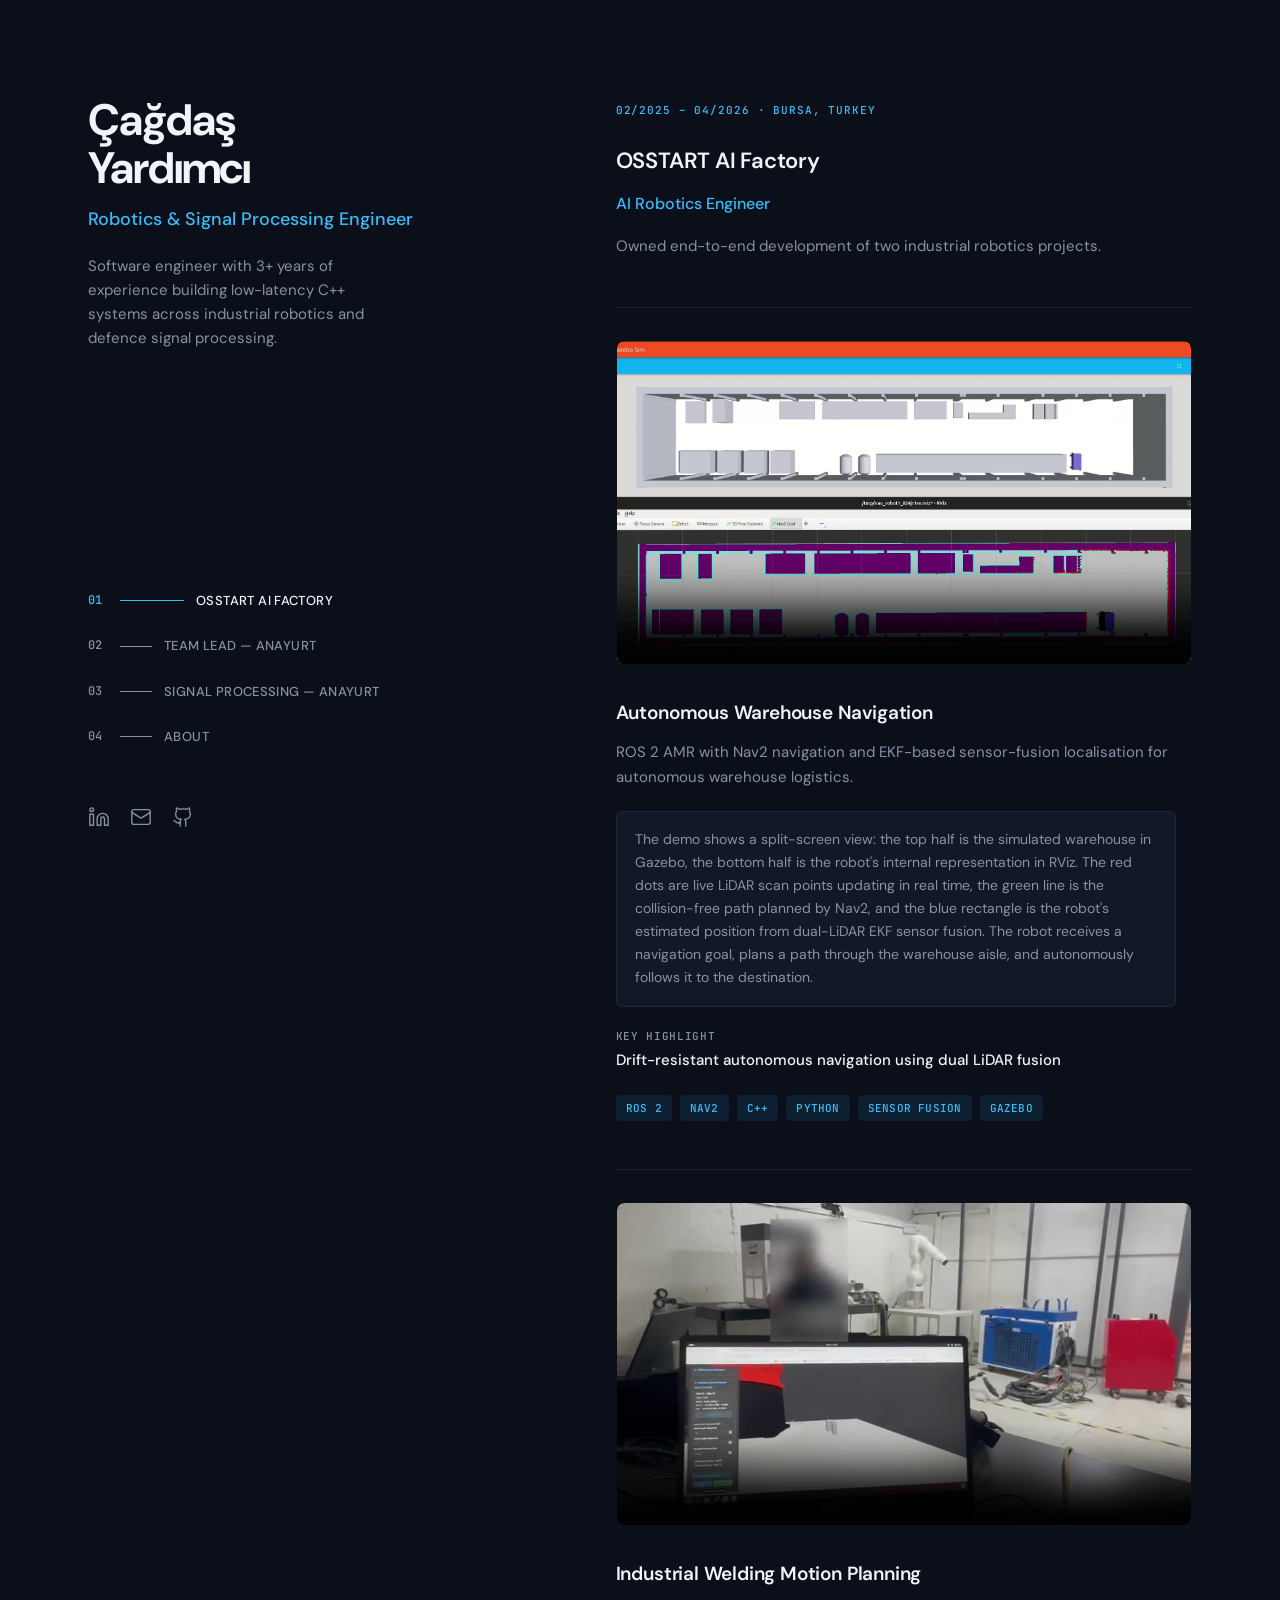
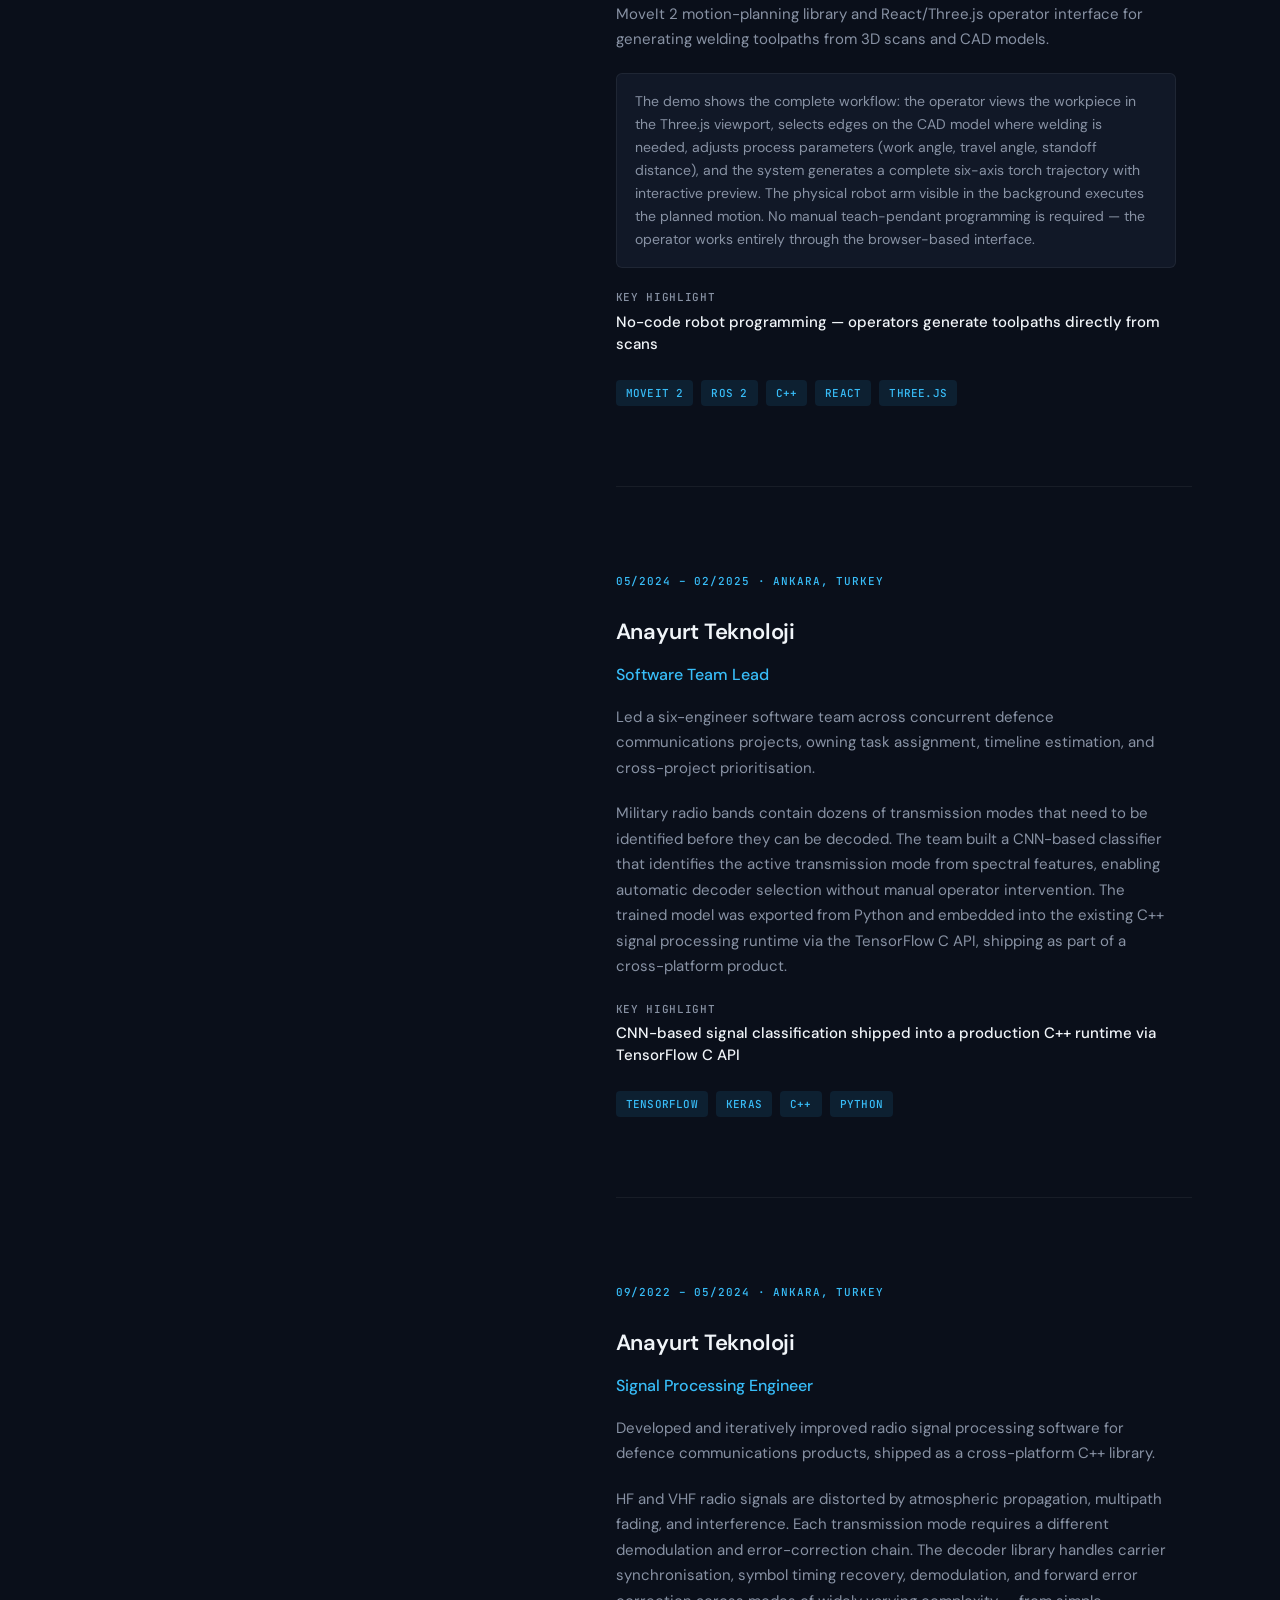
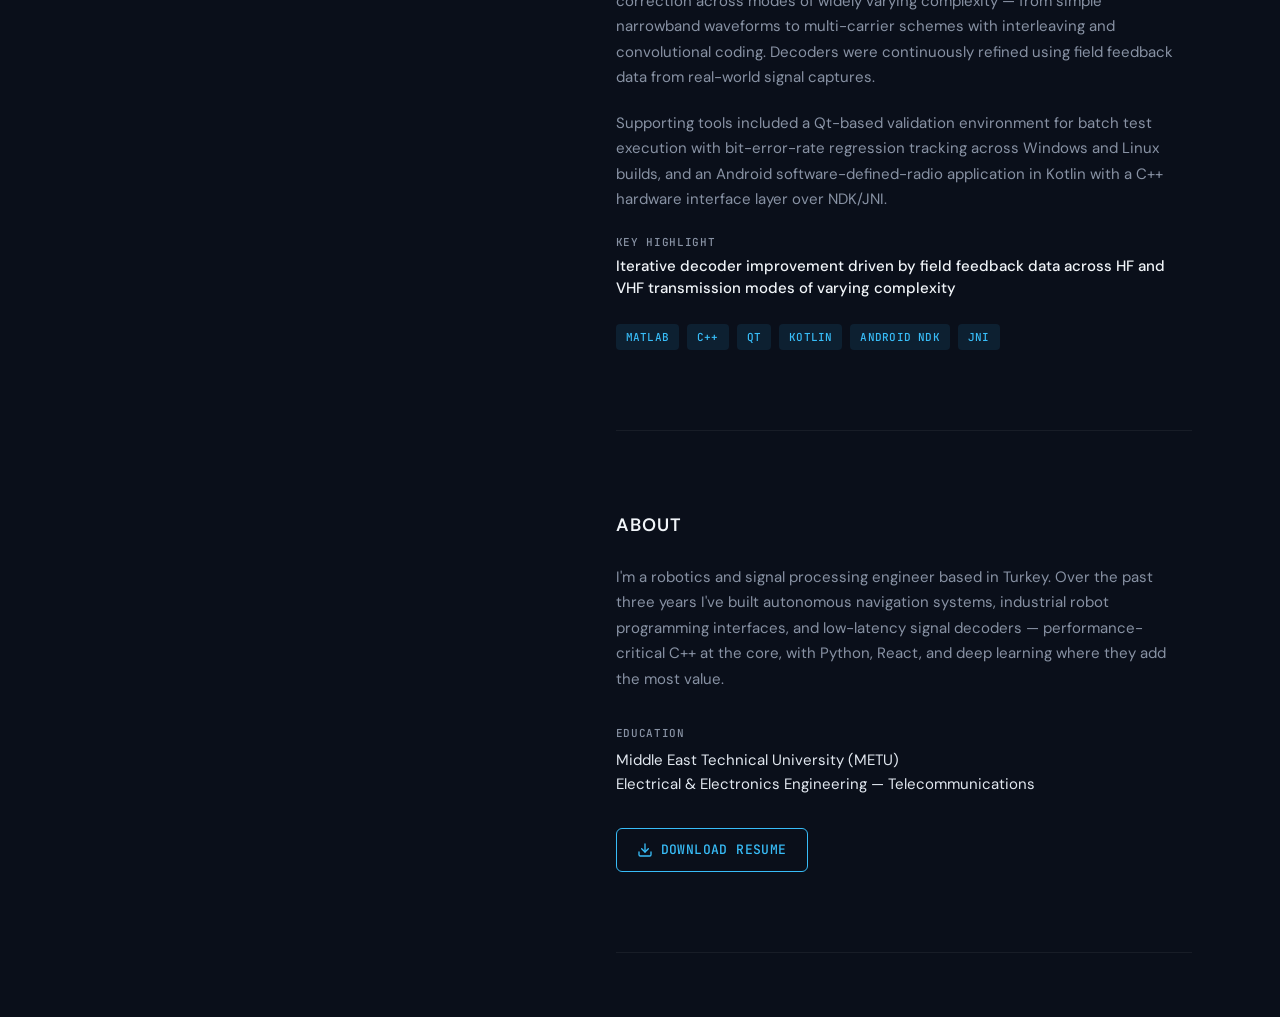
==== index.html @ fbdf13dd "Initial portfolio site — robotics & signal processing engineer" ====
<!DOCTYPE html>
<html lang="en">
<head>
  <meta charset="UTF-8">
  <meta name="viewport" content="width=device-width, initial-scale=1.0">
  <title>Çağdaş Yardımcı — Robotics &amp; Signal Processing Engineer</title>
  <meta name="description" content="Software engineer with 3+ years of experience building low-latency C++ systems across industrial robotics and defence signal processing.">
  <meta name="author" content="Çağdaş Yardımcı">

  <meta property="og:title" content="Çağdaş Yardımcı — Robotics & Signal Processing Engineer">
  <meta property="og:description" content="Portfolio showcasing autonomous warehouse navigation, industrial welding motion planning, and defence signal processing work.">
  <meta property="og:type" content="website">

  <link rel="preconnect" href="https://fonts.googleapis.com">
  <link rel="preconnect" href="https://fonts.gstatic.com" crossorigin>
  <link href="https://fonts.googleapis.com/css2?family=DM+Sans:ital,opsz,wght@0,9..40,400;0,9..40,500;0,9..40,600;0,9..40,700;1,9..40,400&family=JetBrains+Mono:wght@400;500&display=swap" rel="stylesheet">

  <link rel="stylesheet" href="css/style.css">
</head>
<body>

  <a href="#content" class="skip-link">Skip to content</a>

  <div class="layout">

    <!-- ========== LEFT COLUMN: STICKY IDENTITY ========== -->
    <header class="sidebar" role="banner">
      <div class="sidebar__inner">
        <div class="sidebar__identity">
          <h1 class="sidebar__name">Çağdaş<br>Yardımcı</h1>
          <p class="sidebar__title">Robotics &amp; Signal Processing Engineer</p>
          <p class="sidebar__summary">Software engineer with 3+ years of experience building low-latency C++ systems across industrial robotics and defence signal processing.</p>
        </div>

        <nav class="sidebar__nav" aria-label="Primary navigation">
          <ul>
            <li><a href="#osstart" class="nav-link" data-section="osstart"><span class="nav-link__number">01</span><span class="nav-link__line"></span><span class="nav-link__label">OSSTART AI Factory</span></a></li>
            <li><a href="#teamlead" class="nav-link" data-section="teamlead"><span class="nav-link__number">02</span><span class="nav-link__line"></span><span class="nav-link__label">Team Lead — Anayurt</span></a></li>
            <li><a href="#signals" class="nav-link" data-section="signals"><span class="nav-link__number">03</span><span class="nav-link__line"></span><span class="nav-link__label">Signal Processing — Anayurt</span></a></li>
            <li><a href="#about" class="nav-link" data-section="about"><span class="nav-link__number">04</span><span class="nav-link__line"></span><span class="nav-link__label">About</span></a></li>
          </ul>
        </nav>

        <div class="sidebar__social">
          <a href="https://linkedin.com/in/cagdasyardimci" target="_blank" rel="noopener noreferrer" aria-label="LinkedIn profile">
            <svg xmlns="http://www.w3.org/2000/svg" width="22" height="22" viewBox="0 0 24 24" fill="none" stroke="currentColor" stroke-width="1.5" stroke-linecap="round" stroke-linejoin="round"><path d="M16 8a6 6 0 0 1 6 6v7h-4v-7a2 2 0 0 0-2-2 2 2 0 0 0-2 2v7h-4v-7a6 6 0 0 1 6-6z"/><rect x="2" y="9" width="4" height="12"/><circle cx="4" cy="4" r="2"/></svg>
          </a>
          <a href="mailto:cagdasyard@gmail.com" aria-label="Send email">
            <svg xmlns="http://www.w3.org/2000/svg" width="22" height="22" viewBox="0 0 24 24" fill="none" stroke="currentColor" stroke-width="1.5" stroke-linecap="round" stroke-linejoin="round"><rect x="2" y="4" width="20" height="16" rx="2"/><path d="m22 7-8.97 5.7a1.94 1.94 0 0 1-2.06 0L2 7"/></svg>
          </a>
          <a href="https://github.com/cagdasyardimci" target="_blank" rel="noopener noreferrer" aria-label="GitHub profile">
            <svg xmlns="http://www.w3.org/2000/svg" width="22" height="22" viewBox="0 0 24 24" fill="none" stroke="currentColor" stroke-width="1.5" stroke-linecap="round" stroke-linejoin="round"><path d="M15 22v-4a4.8 4.8 0 0 0-1-3.5c3 0 6-2 6-5.5.08-1.25-.27-2.48-1-3.5.28-1.15.28-2.35 0-3.5 0 0-1 0-3 1.5-2.64-.5-5.36-.5-8 0C6 2 5 2 5 2c-.3 1.15-.3 2.35 0 3.5A5.403 5.403 0 0 0 4 9c0 3.5 3 5.5 6 5.5-.39.49-.68 1.05-.85 1.65-.17.6-.22 1.23-.15 1.85v4"/><path d="M9 18c-4.51 2-5-2-7-2"/></svg>
          </a>
        </div>
      </div>
    </header>

    <!-- ========== RIGHT COLUMN: SCROLLABLE CONTENT ========== -->
    <main id="content" class="content">

      <!-- Mobile Header -->
      <div class="mobile-header">
        <h1 class="mobile-header__name">Çağdaş Yardımcı</h1>
        <p class="mobile-header__title">Robotics &amp; Signal Processing Engineer</p>
        <p class="mobile-header__summary">Software engineer with 3+ years of experience building low-latency C++ systems across industrial robotics and defence signal processing.</p>
        <div class="mobile-header__social">
          <a href="https://linkedin.com/in/cagdasyardimci" target="_blank" rel="noopener noreferrer" aria-label="LinkedIn">
            <svg xmlns="http://www.w3.org/2000/svg" width="20" height="20" viewBox="0 0 24 24" fill="none" stroke="currentColor" stroke-width="1.5" stroke-linecap="round" stroke-linejoin="round"><path d="M16 8a6 6 0 0 1 6 6v7h-4v-7a2 2 0 0 0-2-2 2 2 0 0 0-2 2v7h-4v-7a6 6 0 0 1 6-6z"/><rect x="2" y="9" width="4" height="12"/><circle cx="4" cy="4" r="2"/></svg>
          </a>
          <a href="mailto:cagdasyard@gmail.com" aria-label="Email">
            <svg xmlns="http://www.w3.org/2000/svg" width="20" height="20" viewBox="0 0 24 24" fill="none" stroke="currentColor" stroke-width="1.5" stroke-linecap="round" stroke-linejoin="round"><rect x="2" y="4" width="20" height="16" rx="2"/><path d="m22 7-8.97 5.7a1.94 1.94 0 0 1-2.06 0L2 7"/></svg>
          </a>
          <a href="https://github.com/cagdasyardimci" target="_blank" rel="noopener noreferrer" aria-label="GitHub">
            <svg xmlns="http://www.w3.org/2000/svg" width="20" height="20" viewBox="0 0 24 24" fill="none" stroke="currentColor" stroke-width="1.5" stroke-linecap="round" stroke-linejoin="round"><path d="M15 22v-4a4.8 4.8 0 0 0-1-3.5c3 0 6-2 6-5.5.08-1.25-.27-2.48-1-3.5.28-1.15.28-2.35 0-3.5 0 0-1 0-3 1.5-2.64-.5-5.36-.5-8 0C6 2 5 2 5 2c-.3 1.15-.3 2.35 0 3.5A5.403 5.403 0 0 0 4 9c0 3.5 3 5.5 6 5.5-.39.49-.68 1.05-.85 1.65-.17.6-.22 1.23-.15 1.85v4"/><path d="M9 18c-4.51 2-5-2-7-2"/></svg>
          </a>
        </div>
      </div>

      <!-- ===== ROLE 1: OSSTART AI Factory ===== -->
      <section id="osstart" class="project" aria-label="OSSTART AI Factory experience">
        <span class="project__label">02/2025 – 04/2026 · Bursa, Turkey</span>

        <div class="project__body reveal">
          <h2 class="project__title">OSSTART AI Factory</h2>
          <p class="project__role">AI Robotics Engineer</p>
          <p class="project__desc">Owned end-to-end development of two industrial robotics projects.</p>
        </div>

        <!-- Subsection A: Autonomous Warehouse Navigation -->
        <div class="project__sub">
          <div class="project__video reveal">
            <div class="video-wrapper">
              <video controls preload="none" poster="assets/videos/agv-poster.jpg" aria-label="Demo: AGV navigating autonomously in Gazebo simulation">
                <source src="assets/videos/agv-navigation.mp4" type="video/mp4">
                Your browser does not support the video element.
              </video>
            </div>
          </div>
          <div class="project__body reveal">
            <h3 class="project__subtitle">Autonomous Warehouse Navigation</h3>
            <p class="project__desc">ROS 2 AMR with Nav2 navigation and EKF-based sensor-fusion localisation for autonomous warehouse logistics.</p>
            <p class="project__caption">The demo shows a split-screen view: the top half is the simulated warehouse in Gazebo, the bottom half is the robot's internal representation in RViz. The red dots are live LiDAR scan points updating in real time, the green line is the collision-free path planned by Nav2, and the blue rectangle is the robot's estimated position from dual-LiDAR EKF sensor fusion. The robot receives a navigation goal, plans a path through the warehouse aisle, and autonomously follows it to the destination.</p>
            <div class="project__highlight">
              <span class="project__highlight-label">Key Highlight</span>
              <p>Drift-resistant autonomous navigation using dual LiDAR fusion</p>
            </div>
            <div class="tags">
              <span class="tag">ROS 2</span>
              <span class="tag">Nav2</span>
              <span class="tag">C++</span>
              <span class="tag">Python</span>
              <span class="tag">Sensor Fusion</span>
              <span class="tag">Gazebo</span>
            </div>
          </div>
        </div>

        <!-- Subsection B: Industrial Welding Motion Planning -->
        <div class="project__sub">
          <div class="project__video reveal">
            <div class="video-wrapper">
              <video controls preload="none" poster="assets/videos/welding-poster.jpg" aria-label="Demo: welding trajectory planning UI with point-cloud streaming and CAD edge selection">
                <source src="assets/videos/welding-ui.mp4" type="video/mp4">
                Your browser does not support the video element.
              </video>
            </div>
          </div>
          <div class="project__body reveal">
            <h3 class="project__subtitle">Industrial Welding Motion Planning</h3>
            <p class="project__desc">MoveIt 2 motion-planning library and React/Three.js operator interface for generating welding toolpaths from 3D scans and CAD models.</p>
            <p class="project__caption">The demo shows the complete workflow: the operator views the workpiece in the Three.js viewport, selects edges on the CAD model where welding is needed, adjusts process parameters (work angle, travel angle, standoff distance), and the system generates a complete six-axis torch trajectory with interactive preview. The physical robot arm visible in the background executes the planned motion. No manual teach-pendant programming is required — the operator works entirely through the browser-based interface.</p>
            <div class="project__highlight">
              <span class="project__highlight-label">Key Highlight</span>
              <p>No-code robot programming — operators generate toolpaths directly from scans</p>
            </div>
            <div class="tags">
              <span class="tag">MoveIt 2</span>
              <span class="tag">ROS 2</span>
              <span class="tag">C++</span>
              <span class="tag">React</span>
              <span class="tag">Three.js</span>
            </div>
          </div>
        </div>
      </section>

      <!-- ===== ROLE 2: Team Lead — Anayurt Teknoloji ===== -->
      <section id="teamlead" class="project" aria-label="Software Team Lead at Anayurt Teknoloji">
        <span class="project__label">05/2024 – 02/2025 · Ankara, Turkey</span>

        <div class="project__body reveal">
          <h2 class="project__title">Anayurt Teknoloji</h2>
          <p class="project__role">Software Team Lead</p>
          <p class="project__desc">Led a six-engineer software team across concurrent defence communications projects, owning task assignment, timeline estimation, and cross-project prioritisation.</p>
          <p class="project__desc">Military radio bands contain dozens of transmission modes that need to be identified before they can be decoded. The team built a CNN-based classifier that identifies the active transmission mode from spectral features, enabling automatic decoder selection without manual operator intervention. The trained model was exported from Python and embedded into the existing C++ signal processing runtime via the TensorFlow C API, shipping as part of a cross-platform product.</p>
          <div class="project__highlight">
            <span class="project__highlight-label">Key Highlight</span>
            <p>CNN-based signal classification shipped into a production C++ runtime via TensorFlow C API</p>
          </div>
          <div class="tags">
            <span class="tag">TensorFlow</span>
            <span class="tag">Keras</span>
            <span class="tag">C++</span>
            <span class="tag">Python</span>
          </div>
        </div>
      </section>

      <!-- ===== ROLE 3: Signal Processing — Anayurt Teknoloji ===== -->
      <section id="signals" class="project" aria-label="Signal Processing Engineer at Anayurt Teknoloji">
        <span class="project__label">09/2022 – 05/2024 · Ankara, Turkey</span>

        <div class="project__body reveal">
          <h2 class="project__title">Anayurt Teknoloji</h2>
          <p class="project__role">Signal Processing Engineer</p>
          <p class="project__desc">Developed and iteratively improved radio signal processing software for defence communications products, shipped as a cross-platform C++ library.</p>
          <p class="project__desc">HF and VHF radio signals are distorted by atmospheric propagation, multipath fading, and interference. Each transmission mode requires a different demodulation and error-correction chain. The decoder library handles carrier synchronisation, symbol timing recovery, demodulation, and forward error correction across modes of widely varying complexity — from simple narrowband waveforms to multi-carrier schemes with interleaving and convolutional coding. Decoders were continuously refined using field feedback data from real-world signal captures.</p>
          <p class="project__desc">Supporting tools included a Qt-based validation environment for batch test execution with bit-error-rate regression tracking across Windows and Linux builds, and an Android software-defined-radio application in Kotlin with a C++ hardware interface layer over NDK/JNI.</p>
          <div class="project__highlight">
            <span class="project__highlight-label">Key Highlight</span>
            <p>Iterative decoder improvement driven by field feedback data across HF and VHF transmission modes of varying complexity</p>
          </div>
          <div class="tags">
            <span class="tag">MATLAB</span>
            <span class="tag">C++</span>
            <span class="tag">Qt</span>
            <span class="tag">Kotlin</span>
            <span class="tag">Android NDK</span>
            <span class="tag">JNI</span>
          </div>
        </div>
      </section>

      <!-- ===== ABOUT ===== -->
      <section id="about" class="about" aria-label="About and background">
        <div class="about__inner reveal">
          <h2 class="about__heading">About</h2>
          <p class="about__text">I'm a robotics and signal processing engineer based in Turkey. Over the past three years I've built autonomous navigation systems, industrial robot programming interfaces, and low-latency signal decoders — performance-critical C++ at the core, with Python, React, and deep learning where they add the most value.</p>

          <div class="about__edu">
            <span class="about__label">Education</span>
            <p>Middle East Technical University (METU)<br>Electrical &amp; Electronics Engineering — Telecommunications</p>
          </div>

          <a href="assets/resume.pdf" class="btn-resume" target="_blank" rel="noopener noreferrer">
            <svg xmlns="http://www.w3.org/2000/svg" width="16" height="16" viewBox="0 0 24 24" fill="none" stroke="currentColor" stroke-width="2" stroke-linecap="round" stroke-linejoin="round"><path d="M21 15v4a2 2 0 0 1-2 2H5a2 2 0 0 1-2-2v-4"/><polyline points="7 10 12 15 17 10"/><line x1="12" y1="15" x2="12" y2="3"/></svg>
            Download Resume
          </a>
        </div>
      </section>

    </main>
  </div>

  <!-- Mobile Scrollspy -->
  <nav class="scrollspy" aria-label="Section dots">
    <a href="#osstart" class="scrollspy__dot" data-section="osstart" aria-label="OSSTART"></a>
    <a href="#teamlead" class="scrollspy__dot" data-section="teamlead" aria-label="Team Lead"></a>
    <a href="#signals" class="scrollspy__dot" data-section="signals" aria-label="Signal Processing"></a>
    <a href="#about" class="scrollspy__dot" data-section="about" aria-label="About"></a>
  </nav>

  <script src="js/main.js" defer></script>
</body>
</html>
---- css/style.css ----
/* ==========================================================================
   Çağdaş Yardımcı — Portfolio Stylesheet
   Design spec: Refined monochrome minimalism, Brittany Chiang v5 layout
   ========================================================================== */

/* --- Custom Properties --- */
:root {
  --bg-primary:    #0a0f1a;
  --bg-secondary:  #111827;
  --bg-tertiary:   #1a2235;
  --bg-hover:      #1e293b;

  --text-primary:  #e2e8f0;
  --text-secondary:#8892a4;
  --text-heading:  #f1f5f9;

  --accent:        #38bdf8;
  --accent-muted:  rgba(56, 189, 248, 0.10);
  --accent-hover:  #7dd3fc;

  --border:        rgba(255, 255, 255, 0.06);
  --border-accent: rgba(56, 189, 248, 0.3);

  --font-sans:     'DM Sans', system-ui, -apple-system, sans-serif;
  --font-mono:     'JetBrains Mono', 'Fira Code', monospace;

  --max-width:     1200px;
  --sidebar-width: 42%;
  --content-width: 58%;
  --gap:           6rem;
}

/* --- Reset --- */
*, *::before, *::after {
  margin: 0;
  padding: 0;
  box-sizing: border-box;
}

html {
  scroll-behavior: smooth;
  scroll-padding-top: 2rem;
}

body {
  font-family: var(--font-sans);
  font-size: 1rem;
  line-height: 1.65;
  color: var(--text-primary);
  background: var(--bg-primary);
  -webkit-font-smoothing: antialiased;
  -moz-osx-font-smoothing: grayscale;
}

a {
  color: var(--text-primary);
  text-decoration: none;
  transition: color 0.15s ease;
}

a:hover {
  color: var(--accent);
}

a:focus-visible {
  outline: 2px solid var(--accent);
  outline-offset: 3px;
  border-radius: 2px;
}

img, video {
  display: block;
  max-width: 100%;
}

ul {
  list-style: none;
}

/* --- Skip Link --- */
.skip-link {
  position: absolute;
  top: -100%;
  left: 1rem;
  background: var(--accent);
  color: var(--bg-primary);
  padding: 0.5rem 1rem;
  border-radius: 4px;
  font-weight: 600;
  font-size: 0.875rem;
  z-index: 1000;
}

.skip-link:focus {
  top: 1rem;
  color: var(--bg-primary);
}

/* ==========================================================================
   LAYOUT — Desktop: Sticky Two-Column
   ========================================================================== */
.layout {
  max-width: var(--max-width);
  margin: 0 auto;
  padding: 0 1.5rem;
}

/* --- Sidebar (desktop only) --- */
.sidebar {
  display: none;
}

/* --- Content --- */
.content {
  min-height: 100vh;
}

/* --- Mobile header --- */
.mobile-header {
  padding: 4rem 0 3rem;
  border-bottom: 1px solid var(--border);
  margin-bottom: 1rem;
}

.mobile-header__name {
  font-size: 2.25rem;
  font-weight: 700;
  color: var(--text-heading);
  letter-spacing: -0.02em;
  line-height: 1.15;
  margin-bottom: 0.5rem;
}

.mobile-header__title {
  font-size: 1rem;
  font-weight: 500;
  color: var(--accent);
  margin-bottom: 1rem;
}

.mobile-header__summary {
  font-size: 0.9375rem;
  color: var(--text-secondary);
  line-height: 1.6;
  max-width: 540px;
  margin-bottom: 1.25rem;
}

.mobile-header__social {
  display: flex;
  gap: 1rem;
}

.mobile-header__social a {
  color: var(--text-secondary);
  transition: color 0.15s ease;
}

.mobile-header__social a:hover {
  color: var(--accent);
}

/* ==========================================================================
   DESKTOP LAYOUT (≥ 1024px)
   ========================================================================== */
@media (min-width: 1024px) {
  .layout {
    display: flex;
    gap: 4rem;
    padding: 0 3rem;
  }

  .sidebar {
    display: block;
    width: var(--sidebar-width);
    position: sticky;
    top: 0;
    height: 100vh;
    flex-shrink: 0;
  }

  .sidebar__inner {
    display: flex;
    flex-direction: column;
    justify-content: space-between;
    height: 100%;
    padding: 6rem 0 4rem;
  }

  .sidebar__name {
    font-size: 2.75rem;
    font-weight: 700;
    color: var(--text-heading);
    letter-spacing: -0.025em;
    line-height: 1.1;
    margin-bottom: 0.75rem;
  }

  .sidebar__title {
    font-size: 1.125rem;
    font-weight: 500;
    color: var(--accent);
    margin-bottom: 1.25rem;
  }

  .sidebar__summary {
    font-size: 0.9375rem;
    color: var(--text-secondary);
    line-height: 1.6;
    max-width: 320px;
  }

  /* Nav */
  .sidebar__nav {
    margin-top: auto;
    padding: 2rem 0;
  }

  .sidebar__nav ul {
    display: flex;
    flex-direction: column;
    gap: 0.25rem;
  }

  .nav-link {
    display: flex;
    align-items: center;
    gap: 0;
    padding: 0.625rem 0;
    color: var(--text-secondary);
    font-size: 0.8125rem;
    font-weight: 500;
    letter-spacing: 0.03em;
    text-transform: uppercase;
    transition: color 0.2s ease;
  }

  .nav-link__number {
    font-family: var(--font-mono);
    font-size: 0.75rem;
    width: 2rem;
    flex-shrink: 0;
    color: var(--text-secondary);
    transition: color 0.2s ease;
  }

  .nav-link__line {
    display: inline-block;
    width: 2rem;
    height: 1px;
    background: var(--text-secondary);
    margin-right: 0.75rem;
    transition: width 0.25s ease, background 0.2s ease;
  }

  .nav-link__label {
    transition: color 0.2s ease;
  }

  .nav-link:hover,
  .nav-link.active {
    color: var(--text-heading);
  }

  .nav-link:hover .nav-link__number,
  .nav-link.active .nav-link__number {
    color: var(--accent);
  }

  .nav-link:hover .nav-link__line,
  .nav-link.active .nav-link__line {
    width: 4rem;
    background: var(--accent);
  }

  .nav-link.active .nav-link__label {
    color: var(--text-heading);
  }

  /* Social */
  .sidebar__social {
    display: flex;
    gap: 1.25rem;
    padding-top: 1rem;
  }

  .sidebar__social a {
    color: var(--text-secondary);
    transition: color 0.15s ease, transform 0.15s ease;
  }

  .sidebar__social a:hover {
    color: var(--accent);
    transform: translateY(-2px);
  }

  /* Content */
  .content {
    width: var(--content-width);
    padding: 6rem 0 4rem;
  }

  /* Hide mobile header on desktop */
  .mobile-header {
    display: none;
  }
}

/* ==========================================================================
   PROJECT SECTIONS
   ========================================================================== */
.project {
  padding: 4rem 0;
  border-bottom: 1px solid var(--border);
}

.project:first-of-type {
  padding-top: 3rem;
}

@media (min-width: 1024px) {
  .project {
    padding: 5rem 0;
  }

  .project:first-of-type {
    padding-top: 0;
  }
}

.project__label {
  display: inline-block;
  font-family: var(--font-mono);
  font-size: 0.6875rem;
  font-weight: 500;
  text-transform: uppercase;
  letter-spacing: 0.08em;
  color: var(--accent);
  margin-bottom: 1.5rem;
}

/* --- Video Wrapper --- */
.project__video {
  margin-bottom: 2rem;
}

.video-wrapper {
  position: relative;
  aspect-ratio: 16 / 9;
  background: #000;
  border-radius: 8px;
  overflow: hidden;
  border: 1px solid var(--border);
  transition: border-color 0.2s ease, box-shadow 0.2s ease;
}

.video-wrapper:hover {
  border-color: var(--border-accent);
  box-shadow: 0 8px 32px rgba(0, 0, 0, 0.4);
}

.video-wrapper video {
  position: absolute;
  inset: 0;
  width: 100%;
  height: 100%;
  object-fit: cover;
  border-radius: 7px;
}

/* Placeholder shown when no video file is loaded */
.video-placeholder {
  position: absolute;
  inset: 0;
  display: flex;
  flex-direction: column;
  align-items: center;
  justify-content: center;
  gap: 0.75rem;
  color: var(--text-secondary);
  background: linear-gradient(135deg, #0d1320 0%, #111827 100%);
  border-radius: 7px;
  pointer-events: none;
}

.video-placeholder svg {
  opacity: 0.3;
}

.video-placeholder span {
  font-size: 0.8125rem;
  font-family: var(--font-mono);
  opacity: 0.5;
}

/* Hide placeholder once video has loaded a poster or source */
.video-wrapper video[poster]:not([poster=""]) ~ .video-placeholder,
.video-wrapper.has-video .video-placeholder {
  display: none;
}

/* --- Project Body --- */
.project__title {
  font-size: 1.375rem;
  font-weight: 600;
  color: var(--text-heading);
  margin-bottom: 0.75rem;
  letter-spacing: -0.01em;
}

.project__desc {
  color: var(--text-secondary);
  font-size: 0.9375rem;
  line-height: 1.7;
  margin-bottom: 1.25rem;
  max-width: 560px;
}

.project__caption {
  color: var(--text-secondary);
  font-size: 0.875rem;
  line-height: 1.65;
  margin-bottom: 1.25rem;
  max-width: 560px;
  background: var(--bg-secondary);
  border: 1px solid var(--border);
  border-radius: 6px;
  padding: 1rem 1.125rem;
}

.project__highlight {
  margin-bottom: 1.5rem;
}

.project__highlight-label {
  display: block;
  font-family: var(--font-mono);
  font-size: 0.6875rem;
  font-weight: 500;
  text-transform: uppercase;
  letter-spacing: 0.06em;
  color: var(--text-secondary);
  margin-bottom: 0.25rem;
}

.project__highlight p {
  font-size: 0.9375rem;
  color: var(--text-heading);
  font-weight: 500;
  line-height: 1.5;
}

.project__highlight p + p {
  margin-top: 0.5rem;
}

/* --- Role title (shown under company heading) --- */
.project__role {
  font-size: 1rem;
  font-weight: 500;
  color: var(--accent);
  margin-bottom: 1rem;
}

/* --- Subsections (e.g. projects within a role) --- */
.project__sub {
  margin-top: 3rem;
  padding-top: 2rem;
  border-top: 1px solid var(--border);
}

.project__sub:first-of-type {
  margin-top: 2rem;
  padding-top: 0;
  border-top: none;
}

.project__subtitle {
  font-size: 1.1875rem;
  font-weight: 600;
  color: var(--text-heading);
  margin-bottom: 0.75rem;
  letter-spacing: -0.01em;
}

/* --- Tags --- */
.tags {
  display: flex;
  flex-wrap: wrap;
  gap: 0.5rem;
}

.tag {
  display: inline-block;
  font-family: var(--font-mono);
  font-size: 0.6875rem;
  font-weight: 500;
  text-transform: uppercase;
  letter-spacing: 0.02em;
  color: var(--accent);
  background: var(--accent-muted);
  padding: 0.25rem 0.625rem;
  border-radius: 4px;
  white-space: nowrap;
}

/* ==========================================================================
   ABOUT SECTION
   ========================================================================== */
.about {
  padding: 4rem 0;
  border-bottom: 1px solid var(--border);
}

@media (min-width: 1024px) {
  .about {
    padding: 5rem 0;
  }
}

.about__heading {
  font-size: 1.125rem;
  font-weight: 600;
  text-transform: uppercase;
  letter-spacing: 0.06em;
  color: var(--text-heading);
  margin-bottom: 1.5rem;
}

.about__text {
  color: var(--text-secondary);
  font-size: 0.9375rem;
  line-height: 1.7;
  margin-bottom: 1rem;
  max-width: 560px;
}

.about__text em {
  color: var(--text-primary);
  font-style: normal;
  font-weight: 500;
}

.about__edu {
  margin-top: 2rem;
  margin-bottom: 2rem;
}

.about__label {
  display: block;
  font-family: var(--font-mono);
  font-size: 0.6875rem;
  font-weight: 500;
  text-transform: uppercase;
  letter-spacing: 0.06em;
  color: var(--text-secondary);
  margin-bottom: 0.375rem;
}

.about__edu p {
  color: var(--text-primary);
  font-size: 0.9375rem;
  line-height: 1.6;
}

/* Resume Button */
.btn-resume {
  display: inline-flex;
  align-items: center;
  gap: 0.5rem;
  font-family: var(--font-mono);
  font-size: 0.8125rem;
  font-weight: 500;
  color: var(--accent);
  border: 1px solid var(--accent);
  padding: 0.625rem 1.25rem;
  border-radius: 6px;
  transition: background 0.2s ease, color 0.2s ease;
  text-transform: uppercase;
  letter-spacing: 0.03em;
}

.btn-resume:hover {
  background: var(--accent-muted);
  color: var(--accent-hover);
}

/* ==========================================================================
   FOOTER
   ========================================================================== */
.footer {
  padding: 3rem 0;
  text-align: center;
}

.footer p {
  font-size: 0.8125rem;
  color: var(--text-secondary);
  opacity: 0.6;
  line-height: 1.6;
}

/* ==========================================================================
   MOBILE SCROLLSPY DOTS
   ========================================================================== */
.scrollspy {
  position: fixed;
  right: 1rem;
  top: 50%;
  transform: translateY(-50%);
  display: flex;
  flex-direction: column;
  gap: 0.75rem;
  z-index: 100;
}

.scrollspy__dot {
  width: 8px;
  height: 8px;
  border-radius: 50%;
  background: var(--text-secondary);
  opacity: 0.3;
  transition: opacity 0.2s ease, transform 0.2s ease, background 0.2s ease;
}

.scrollspy__dot:hover {
  opacity: 0.6;
}

.scrollspy__dot.active {
  opacity: 1;
  background: var(--accent);
  transform: scale(1.4);
}

@media (min-width: 1024px) {
  .scrollspy {
    display: none;
  }
}

/* ==========================================================================
   REVEAL ANIMATION
   ========================================================================== */
.reveal {
  opacity: 0;
  transform: translateY(24px);
  transition: opacity 0.6s ease-out, transform 0.6s ease-out;
}

.reveal.visible {
  opacity: 1;
  transform: translateY(0);
}

/* Stagger children */
.project .reveal:nth-child(2) {
  transition-delay: 0.12s;
}

@media (prefers-reduced-motion: reduce) {
  .reveal {
    opacity: 1;
    transform: none;
    transition: none;
  }

  html {
    scroll-behavior: auto;
  }

  .nav-link__line {
    transition: none;
  }

  .sidebar__social a {
    transition: none;
  }
}

/* ==========================================================================
   TABLET ADJUSTMENTS
   ========================================================================== */
@media (min-width: 768px) and (max-width: 1023px) {
  .layout {
    padding: 0 2.5rem;
  }

  .mobile-header {
    padding: 5rem 0 3rem;
  }

  .mobile-header__name {
    font-size: 2.75rem;
  }

  .project {
    padding: 4rem 0;
  }
}

/* ==========================================================================
   SMALL MOBILE
   ========================================================================== */
@media (max-width: 480px) {
  .layout {
    padding: 0 1rem;
  }

  .mobile-header__name {
    font-size: 1.875rem;
  }

  .project__title {
    font-size: 1.25rem;
  }

  .tag {
    font-size: 0.625rem;
  }

  .scrollspy {
    right: 0.5rem;
  }
}

/* ==========================================================================
   LARGE DESKTOP
   ========================================================================== */
@media (min-width: 1440px) {
  .layout {
    padding: 0 4rem;
  }

  .sidebar__summary {
    max-width: 360px;
  }
}

/* ==========================================================================
   SELECTION & SCROLLBAR
   ========================================================================== */
::selection {
  background: var(--accent);
  color: var(--bg-primary);
}

::-webkit-scrollbar {
  width: 6px;
}

::-webkit-scrollbar-track {
  background: var(--bg-primary);
}

::-webkit-scrollbar-thumb {
  background: var(--bg-tertiary);
  border-radius: 3px;
}

::-webkit-scrollbar-thumb:hover {
  background: var(--text-secondary);
}
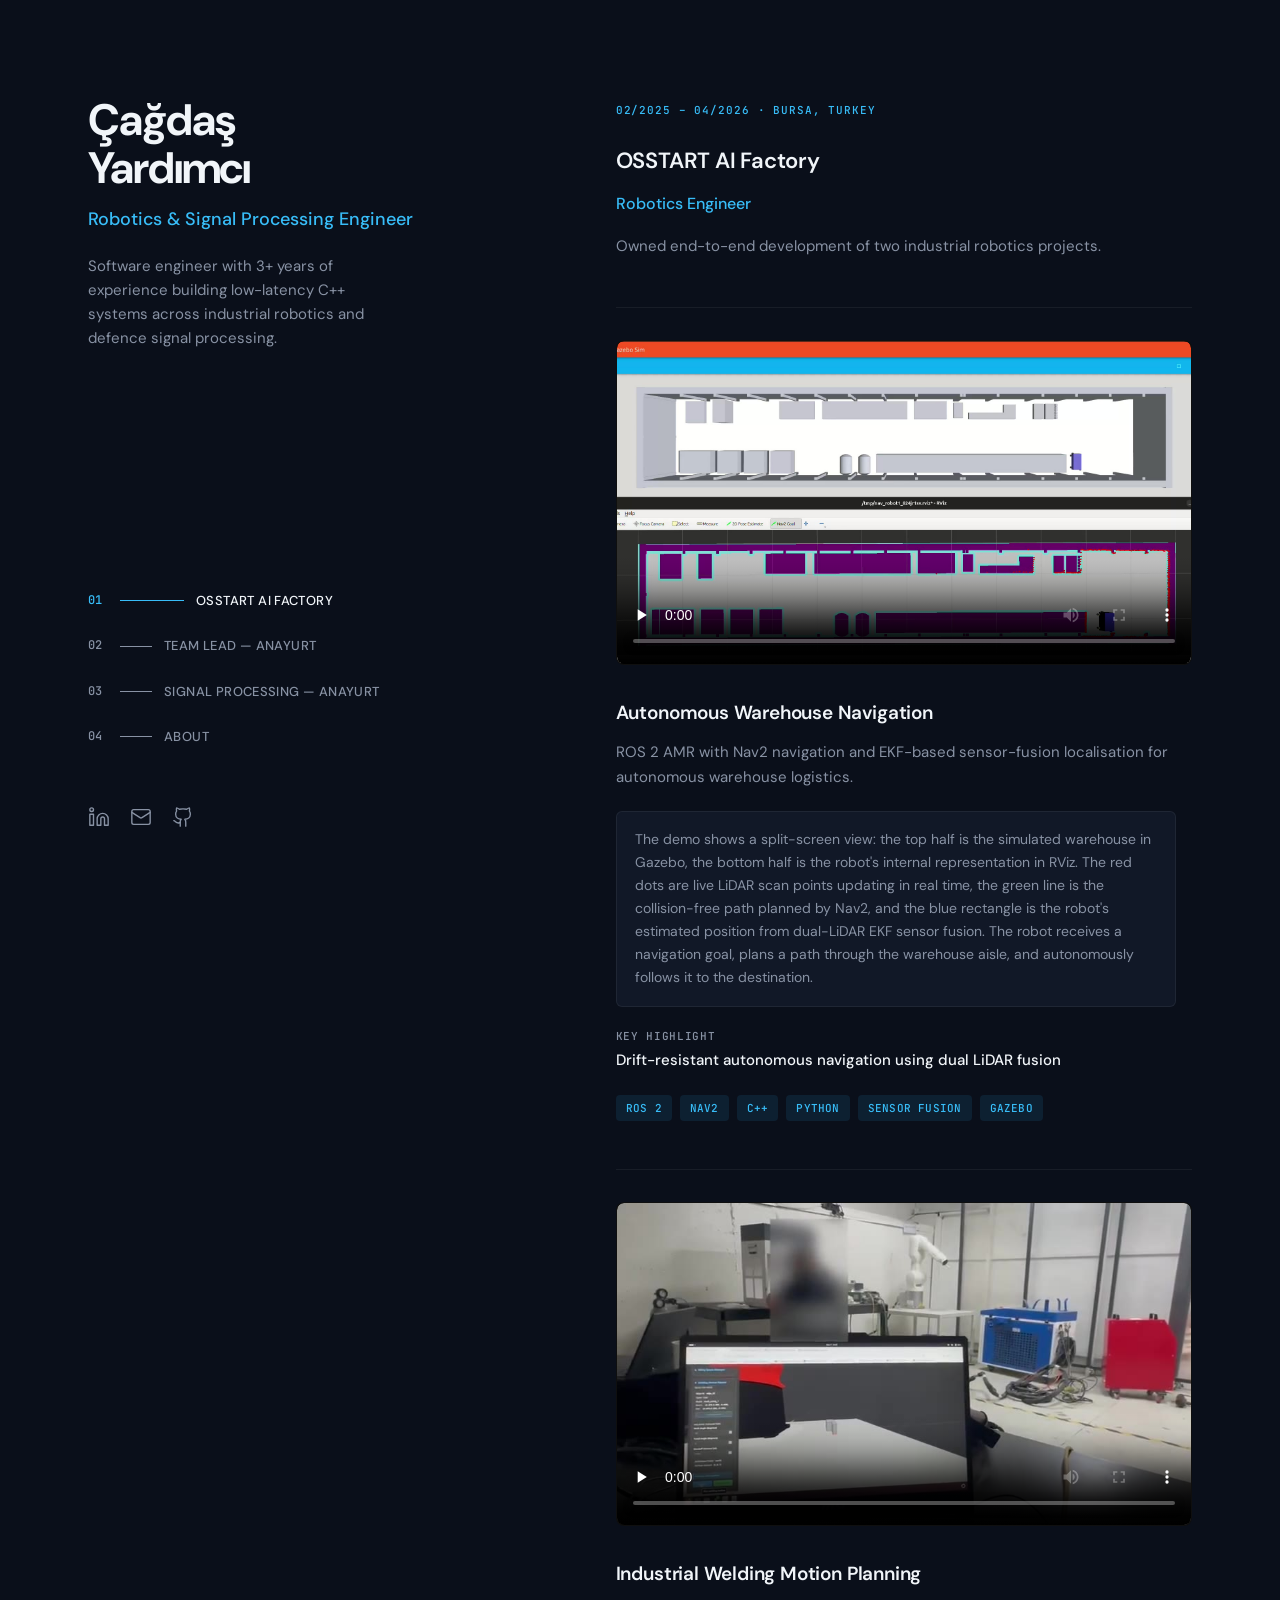
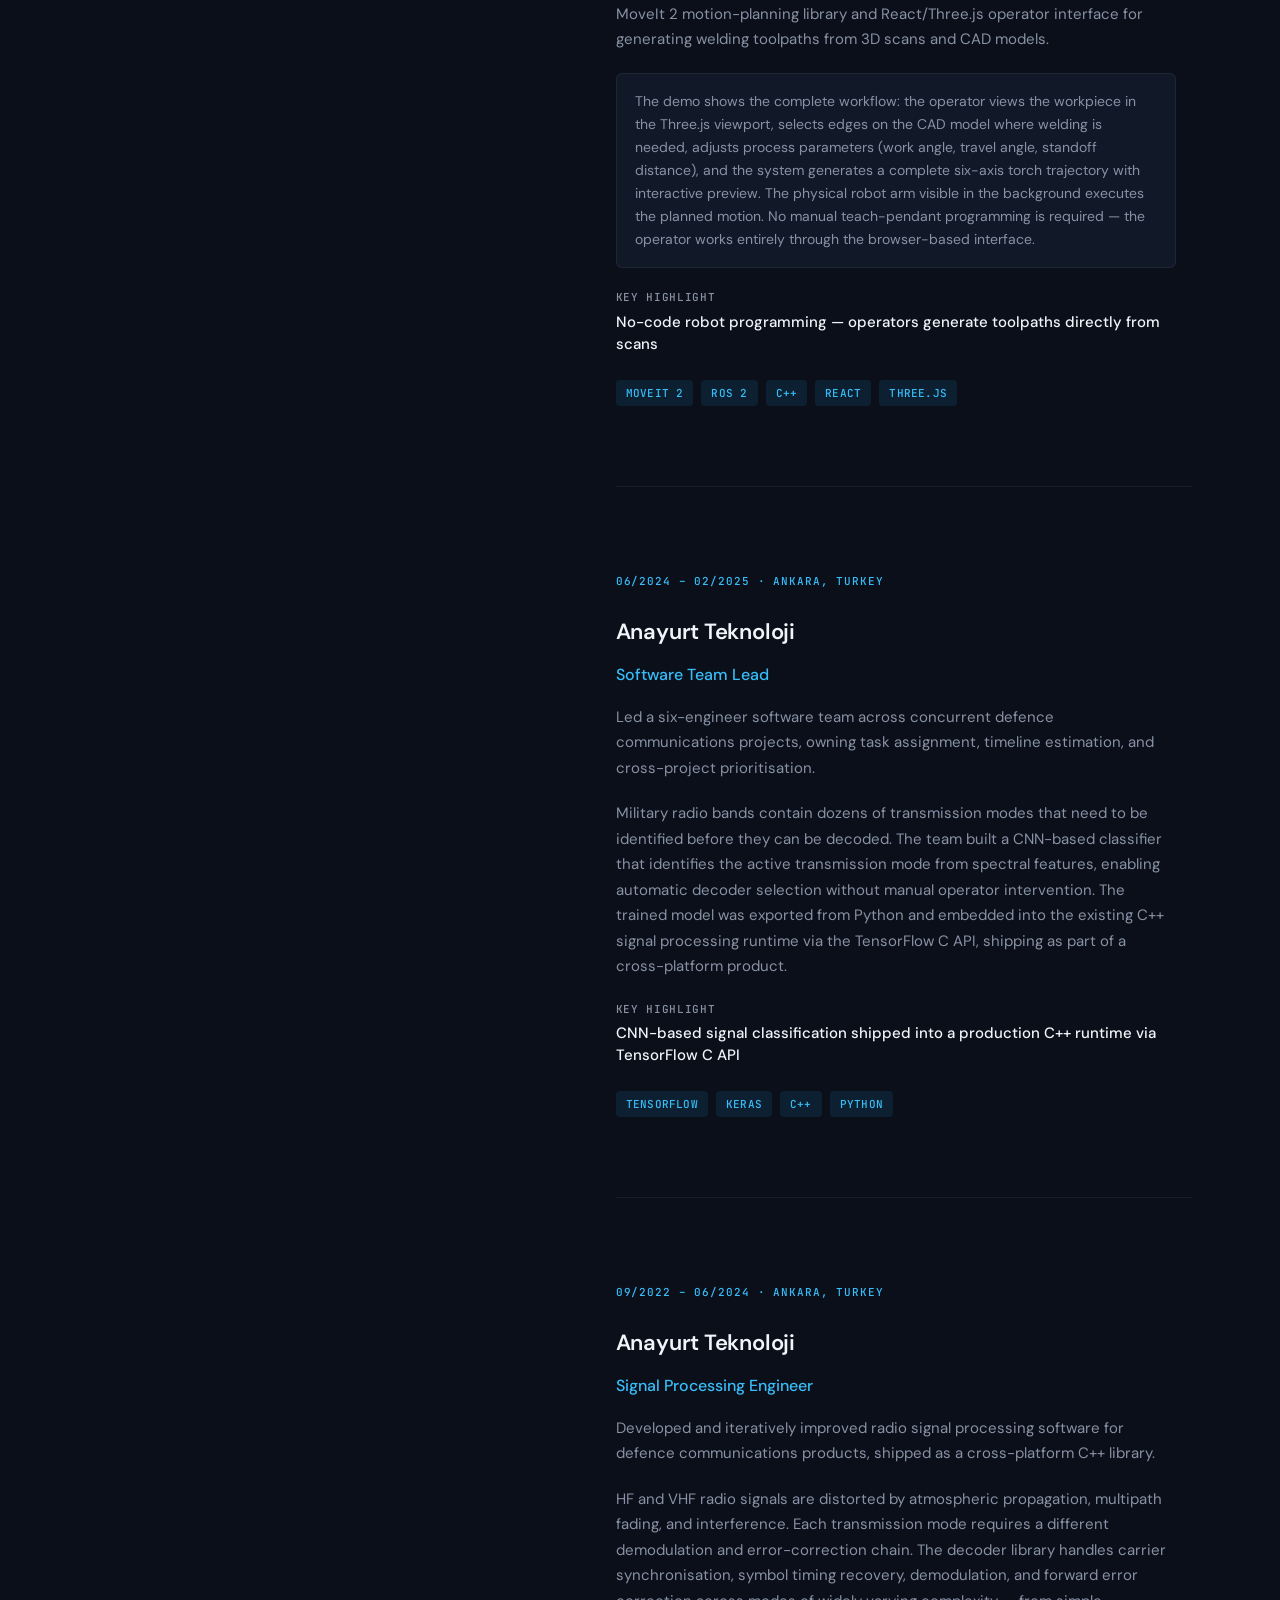
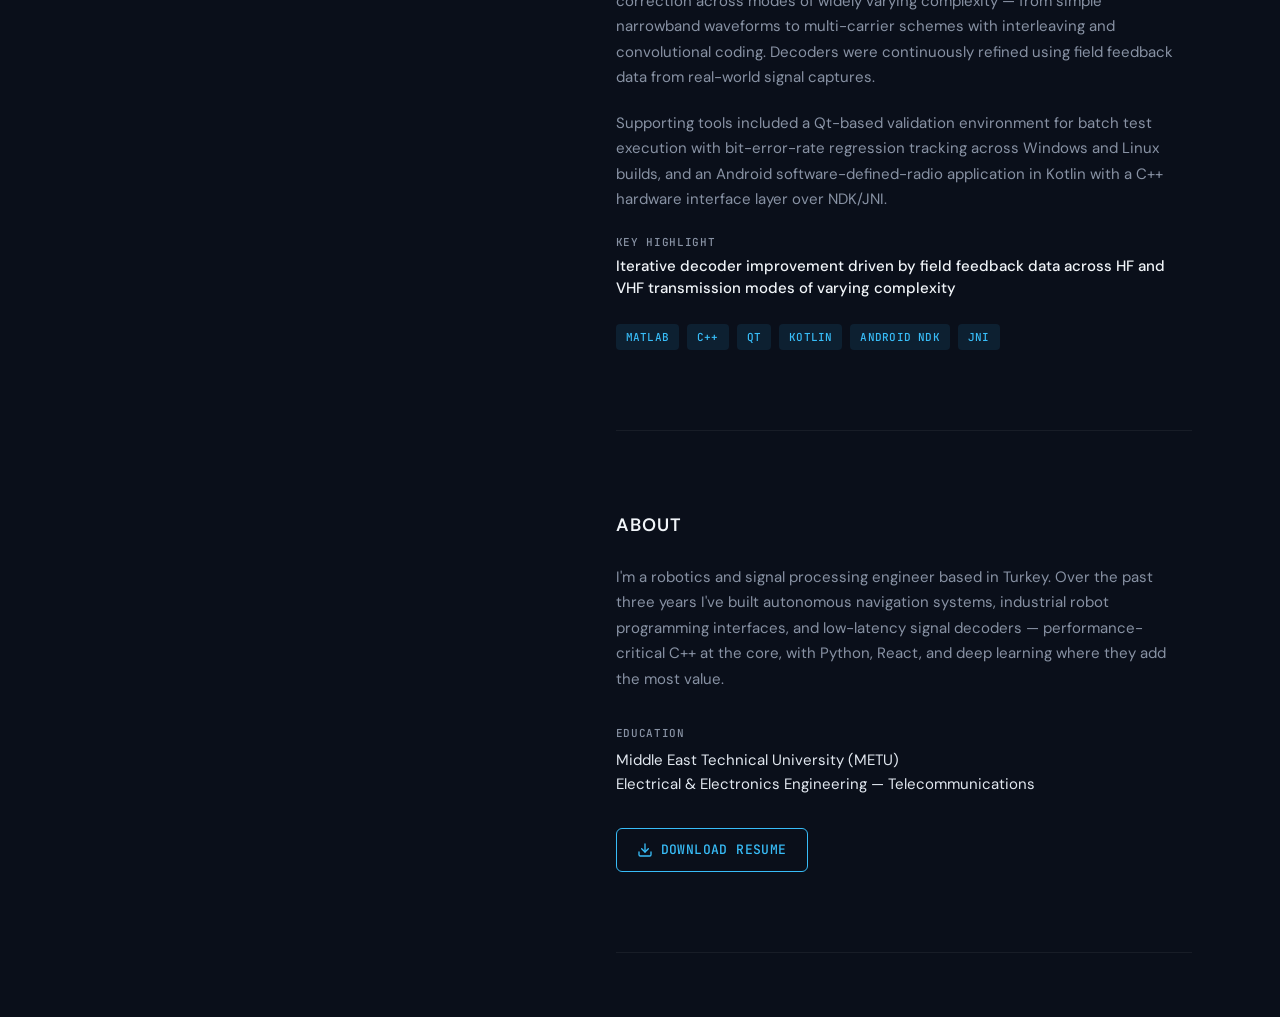
==== commit 103827b4: "Update role title and adjust role 2 start date to 06/2024" ====
--- a/index.html
+++ b/index.html
@@ -10,6 +10,7 @@
   <meta property="og:title" content="Çağdaş Yardımcı — Robotics & Signal Processing Engineer">
   <meta property="og:description" content="Portfolio showcasing autonomous warehouse navigation, industrial welding motion planning, and defence signal processing work.">
   <meta property="og:type" content="website">
+  <meta property="og:image" content="https://cagdasyardimci.github.io/assets/og-image.png">
 
   <link rel="preconnect" href="https://fonts.googleapis.com">
   <link rel="preconnect" href="https://fonts.gstatic.com" crossorigin>
@@ -42,7 +43,7 @@
         </nav>
 
         <div class="sidebar__social">
-          <a href="https://linkedin.com/in/cagdasyardimci" target="_blank" rel="noopener noreferrer" aria-label="LinkedIn profile">
+          <a href="https://linkedin.com/in/cagdas-yardimci" target="_blank" rel="noopener noreferrer" aria-label="LinkedIn profile">
             <svg xmlns="http://www.w3.org/2000/svg" width="22" height="22" viewBox="0 0 24 24" fill="none" stroke="currentColor" stroke-width="1.5" stroke-linecap="round" stroke-linejoin="round"><path d="M16 8a6 6 0 0 1 6 6v7h-4v-7a2 2 0 0 0-2-2 2 2 0 0 0-2 2v7h-4v-7a6 6 0 0 1 6-6z"/><rect x="2" y="9" width="4" height="12"/><circle cx="4" cy="4" r="2"/></svg>
           </a>
           <a href="mailto:cagdasyard@gmail.com" aria-label="Send email">
@@ -64,7 +65,7 @@
         <p class="mobile-header__title">Robotics &amp; Signal Processing Engineer</p>
         <p class="mobile-header__summary">Software engineer with 3+ years of experience building low-latency C++ systems across industrial robotics and defence signal processing.</p>
         <div class="mobile-header__social">
-          <a href="https://linkedin.com/in/cagdasyardimci" target="_blank" rel="noopener noreferrer" aria-label="LinkedIn">
+          <a href="https://linkedin.com/in/cagdas-yardimci" target="_blank" rel="noopener noreferrer" aria-label="LinkedIn">
             <svg xmlns="http://www.w3.org/2000/svg" width="20" height="20" viewBox="0 0 24 24" fill="none" stroke="currentColor" stroke-width="1.5" stroke-linecap="round" stroke-linejoin="round"><path d="M16 8a6 6 0 0 1 6 6v7h-4v-7a2 2 0 0 0-2-2 2 2 0 0 0-2 2v7h-4v-7a6 6 0 0 1 6-6z"/><rect x="2" y="9" width="4" height="12"/><circle cx="4" cy="4" r="2"/></svg>
           </a>
           <a href="mailto:cagdasyard@gmail.com" aria-label="Email">
@@ -82,7 +83,7 @@
 
         <div class="project__body reveal">
           <h2 class="project__title">OSSTART AI Factory</h2>
-          <p class="project__role">AI Robotics Engineer</p>
+          <p class="project__role">Robotics Engineer</p>
           <p class="project__desc">Owned end-to-end development of two industrial robotics projects.</p>
         </div>
 
@@ -146,7 +147,7 @@
 
       <!-- ===== ROLE 2: Team Lead — Anayurt Teknoloji ===== -->
       <section id="teamlead" class="project" aria-label="Software Team Lead at Anayurt Teknoloji">
-        <span class="project__label">05/2024 – 02/2025 · Ankara, Turkey</span>
+        <span class="project__label">06/2024 – 02/2025 · Ankara, Turkey</span>
 
         <div class="project__body reveal">
           <h2 class="project__title">Anayurt Teknoloji</h2>
@@ -168,7 +169,7 @@
 
       <!-- ===== ROLE 3: Signal Processing — Anayurt Teknoloji ===== -->
       <section id="signals" class="project" aria-label="Signal Processing Engineer at Anayurt Teknoloji">
-        <span class="project__label">09/2022 – 05/2024 · Ankara, Turkey</span>
+        <span class="project__label">09/2022 – 06/2024 · Ankara, Turkey</span>
 
         <div class="project__body reveal">
           <h2 class="project__title">Anayurt Teknoloji</h2>
